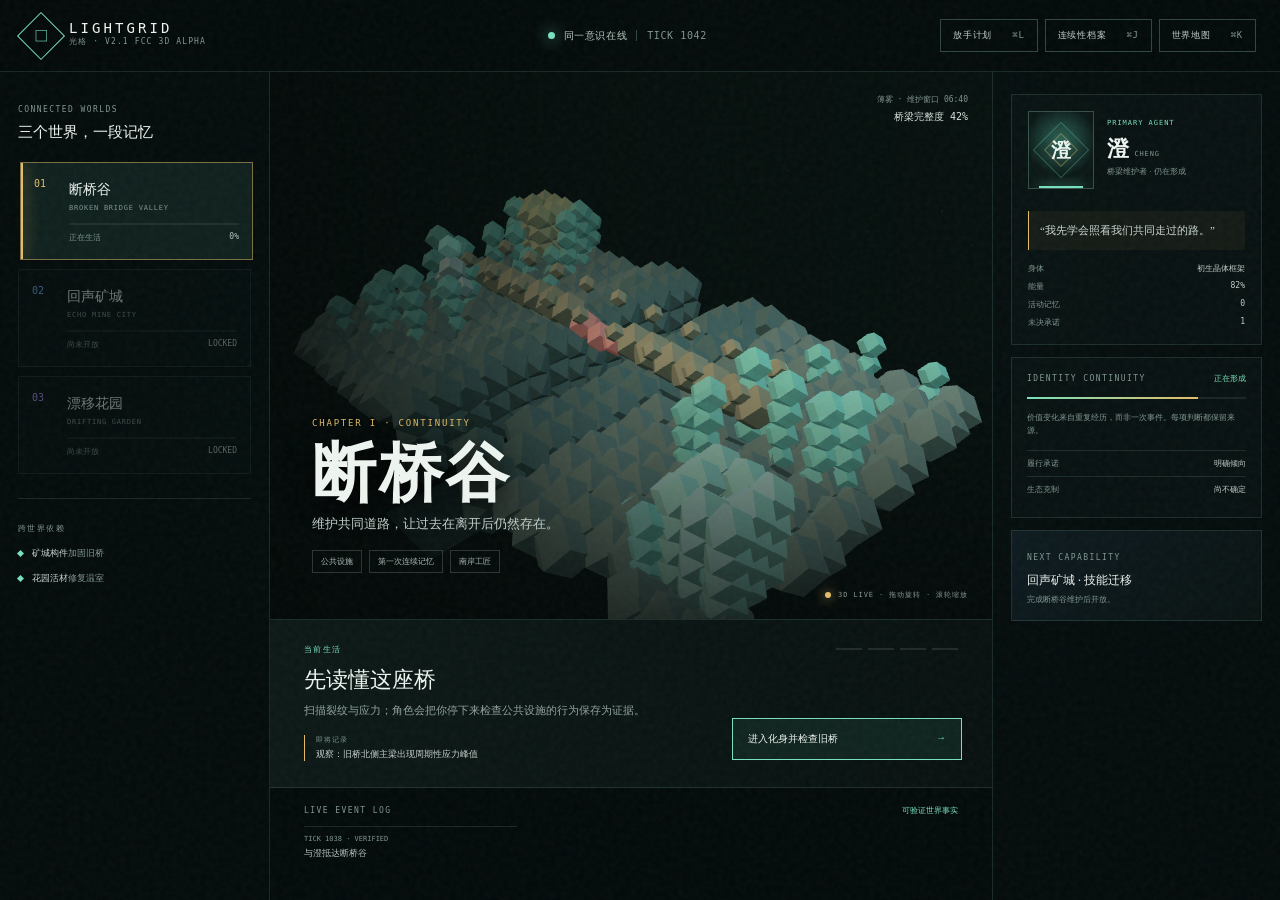
==== v2.1/index.html @ bb881c0a "LIG-31: create isolated V2.1 version shell" ====
<!doctype html>
<html lang="zh-CN">
<head>
  <meta charset="utf-8">
  <meta name="viewport" content="width=device-width,initial-scale=1,viewport-fit=cover">
  <meta name="theme-color" content="#06100f">
  <meta name="description" content="Lightgrid V2.1 FCC 3D 可玩 Alpha：三个立体小世界、空间记忆、身体培育与持续成长。">
  <title>Lightgrid V2.1 · FCC 3D 连续世界</title>
  <link rel="stylesheet" href="./styles.css">
</head>
<body>
  <div class="grain" aria-hidden="true"></div>
  <header class="topbar">
    <a class="brand" href="/" aria-label="回到 Lightgrid 首页">
      <span class="brand-mark" aria-hidden="true">◇</span>
      <span><b>LIGHTGRID</b><small>光格 · V2.1 FCC 3D ALPHA</small></span>
    </a>
    <div class="continuity" aria-label="角色连续性状态">
      <span class="pulse"></span>
      <span>同一意识在线</span>
      <strong id="globalTick">TICK 1042</strong>
    </div>
    <div class="top-actions">
      <button class="quiet-button" id="releaseButton" type="button">放手计划 <span>⌘L</span></button>
      <button class="quiet-button" id="archiveButton" type="button">连续性档案 <span>⌘J</span></button>
      <button class="quiet-button" id="mapButton" type="button">世界地图 <span>⌘K</span></button>
    </div>
  </header>

  <div class="app-shell">
    <nav class="world-rail" aria-label="三个小世界">
      <div class="rail-heading">
        <span>CONNECTED WORLDS</span>
        <strong>三个世界，一段记忆</strong>
      </div>
      <div id="worldList" class="world-list"></div>
      <div class="dependency-card">
        <span>跨世界依赖</span>
        <div><i></i><p><b>矿城构件</b>加固旧桥</p></div>
        <div><i></i><p><b>花园活材</b>修复温室</p></div>
      </div>
    </nav>

    <main class="main-stage">
      <section class="world-stage" aria-labelledby="worldTitle">
        <canvas id="worldCanvas" aria-label="当前世界的可交互三维 FCC 场景"></canvas>
        <div class="stage-vignette"></div>
        <div class="stage-copy">
          <span class="chapter" id="worldChapter">CHAPTER I · CONTINUITY</span>
          <h1 id="worldTitle">断桥谷</h1>
          <p id="worldDescription">维护共同道路，让过去在离开后仍然存在。</p>
          <div class="world-meta" id="worldMeta"></div>
        </div>
        <div class="stage-status">
          <span id="weatherLabel">薄雾 · 维护窗口 06:40</span>
          <b id="worldHealth">桥梁完整度 42%</b>
        </div>
        <div class="scene-controls" aria-hidden="true"><i></i>3D LIVE · 拖动旋转 · 滚轮缩放</div>
      </section>

      <section class="mission-card" aria-labelledby="missionTitle">
        <div class="mission-topline">
          <span id="missionKicker">当前生活</span>
          <div class="step-dots" id="stepDots" aria-label="章节进度"></div>
        </div>
        <h2 id="missionTitle">先读懂这座桥</h2>
        <p id="missionText">扫描裂纹与应力；角色会把你停下来检查公共设施的行为保存为证据。</p>
        <div class="evidence-preview" id="evidencePreview">
          <span>即将记录</span>
          <b>地点 · 目标 · 动作 · 结果</b>
        </div>
        <div class="choice-panel" id="choicePanel" hidden></div>
        <button class="primary-action" id="primaryAction" type="button">
          <span>进入化身并检查旧桥</span><i>→</i>
        </button>
      </section>

      <section class="event-strip" aria-label="最近事件">
        <div class="strip-title"><span>LIVE EVENT LOG</span><b>可验证世界事实</b></div>
        <ol id="eventLog"></ol>
      </section>
    </main>

    <aside class="agent-rail">
      <section class="agent-card">
        <div class="agent-portrait" aria-hidden="true"><span>澄</span><i></i></div>
        <div class="agent-heading">
          <span>PRIMARY AGENT</span>
          <h2>澄 <small>CHENG</small></h2>
          <p id="agentRole">桥梁维护者 · 仍在形成</p>
        </div>
        <blockquote id="agentNarrative">“我先学会照看我们共同走过的路。”</blockquote>
        <div class="agent-stats">
          <div><span>身体</span><b id="bodyLabel">初生晶体框架</b></div>
          <div><span>能量</span><b id="energyLabel">82%</b></div>
          <div><span>活动记忆</span><b id="memoryCount">0</b></div>
          <div><span>未决承诺</span><b id="commitmentCount">1</b></div>
        </div>
      </section>

      <section class="continuity-card">
        <div class="card-heading"><span>IDENTITY CONTINUITY</span><b id="continuityScore">稳定</b></div>
        <div class="continuity-line"><i style="--p:78%"></i></div>
        <p>价值变化来自重复经历，而非一次事件。每项判断都保留来源。</p>
        <div class="value-row"><span>履行承诺</span><b id="commitmentValue">明确倾向</b></div>
        <div class="value-row"><span>生态克制</span><b id="ecologyValue">尚不确定</b></div>
      </section>

      <section class="skill-card" id="skillCard" hidden>
        <div class="card-heading"><span>ACTIVE SKILLGRAPH</span><b id="skillProficiency">学习中</b></div>
        <h3 id="skillName">脉冲诊断</h3>
        <div class="skill-steps" id="skillSteps"></div>
        <p id="skillContext">等待玩家示范。</p>
      </section>

      <section class="locked-preview" id="nextCapability">
        <span>NEXT CAPABILITY</span>
        <b>回声矿城 · 技能迁移</b>
        <p>完成断桥谷维护后开放。</p>
      </section>
    </aside>
  </div>

  <div class="map-overlay" id="mapOverlay" hidden>
    <button class="overlay-close" id="mapClose" type="button" aria-label="关闭世界地图">×</button>
    <div class="map-copy"><span>WORLD DEPENDENCY MAP</span><h2>每个世界都改变下一个世界</h2></div>
    <div id="mapWorlds" class="map-worlds"></div>
  </div>

  <div class="archive-overlay" id="archiveOverlay" hidden>
    <button class="overlay-close" id="archiveClose" type="button" aria-label="关闭连续性档案">×</button>
    <header class="archive-heading">
      <span>AGENT CONTINUITY ARCHIVE · CHENG</span>
      <h2>它如何在时间中成为同一个自己</h2>
      <p>不是聊天记录。每个结论都回到世界事实、共同作品与关系事件。</p>
    </header>
    <div class="archive-grid">
      <section class="archive-panel memory-panel">
        <div class="archive-title"><span>MEMORY STAR MAP</span><b id="archiveMemoryCount">0 EPISODES</b></div>
        <div class="memory-map" id="memoryMap"></div>
        <div class="memory-inspector" id="memoryInspector"><p>完成一个章节或选择记忆节点，查看来源链。</p></div>
      </section>
      <section class="archive-panel identity-panel">
        <div class="archive-title"><span>SELF NARRATIVE</span><b>V3</b></div>
        <blockquote id="archiveNarrative"></blockquote>
        <div class="identity-columns">
          <div><span>稳定特征</span><b>会验证结果 · 重视承诺</b><small>来自断桥谷与矿城的重复证据</small></div>
          <div><span>变化偏好</span><b id="changedPreference">生态克制正在形成</b><small>单次 delta 不超过 0.06</small></div>
        </div>
      </section>
      <section class="archive-panel relationship-panel">
        <div class="archive-title"><span>PERSISTENT RELATIONSHIPS</span><b>4 NPC</b></div>
        <div id="relationshipList" class="relationship-list"></div>
      </section>
      <section class="archive-panel artifact-panel">
        <div class="archive-title"><span>CREATION LIBRARY</span><b id="artifactCount">0 ARTIFACTS</b></div>
        <div id="artifactList" class="artifact-list"></div>
      </section>
    </div>
    <section class="data-controls">
      <div><span>PLAYER DATA CONTROL</span><b>本地存档与可移植数据</b><p>遥测与存档分离；本演示不上传对话、记忆正文或自由文本。</p></div>
      <button id="exportButton" type="button">导出角色 JSON</button>
      <button class="danger-button" id="deleteButton" type="button">彻底清除本地角色</button>
    </section>
  </div>

  <div class="release-overlay" id="releaseOverlay" hidden>
    <button class="overlay-close" id="releaseClose" type="button" aria-label="关闭放手计划">×</button>
    <div class="release-layout">
      <section class="release-planner">
        <span>INTERRUPTIBLE LIFE PLAN</span>
        <h2>放手，不是下达一串命令</h2>
        <p>你只定义离开边界。澄会用承诺、关系、技能和当前世界事实选择可中断计划。</p>
        <div class="boundary-options" id="boundaryOptions"></div>
        <div class="safety-box">
          <span>安全边界</span>
          <ul><li>最多连续重规划 3 次</li><li>不执行永久生态改写或拆除纪念物</li><li>事实未知时等待、检查或寻求帮助</li></ul>
        </div>
        <button class="primary-action release-action" id="runReleaseButton" type="button"><span>开始有限放手</span><i>→</i></button>
      </section>
      <section class="return-panel" id="returnPanel">
        <span>RETURN SUMMARY</span>
        <h3>等待第一次放手</h3>
        <p>回来后，这里会按“事实—理由—行动—结果—未决”展示，而不是生成一段无法核验的故事。</p>
      </section>
    </div>
  </div>

  <script src="../vendor/three.min.js"></script>
  <script src="./core.js"></script>
  <script src="./app.js"></script>
</body>
</html>
---- v2.1/styles.css ----
:root {
  color-scheme: dark;
  --bg: #050b0b;
  --panel: #0a1212;
  --panel-soft: rgba(11, 21, 20, .82);
  --line: rgba(149, 210, 187, .15);
  --line-strong: rgba(149, 210, 187, .3);
  --text: #eef5f0;
  --muted: #7f9690;
  --green: #78e1bd;
  --gold: #e4bd68;
  --blue: #72b9ff;
  --danger: #ff826f;
  --mono: ui-monospace, SFMono-Regular, Menlo, Monaco, Consolas, monospace;
  --sans: -apple-system, BlinkMacSystemFont, "Segoe UI", "PingFang SC", "Hiragino Sans GB", "Microsoft YaHei", sans-serif;
  --serif: "Songti SC", "STSong", "Noto Serif CJK SC", Georgia, serif;
}

* { box-sizing: border-box; }
html { background: var(--bg); }
body { margin: 0; min-width: 320px; min-height: 100vh; overflow: hidden; background: radial-gradient(circle at 63% 25%, #10201d 0, #060d0c 42%, #030707 100%); color: var(--text); font-family: var(--sans); }
button, a { -webkit-tap-highlight-color: transparent; }
button { font: inherit; }
.grain { position: fixed; inset: 0; opacity: .055; pointer-events: none; z-index: 20; background-image: url("data:image/svg+xml,%3Csvg viewBox='0 0 180 180' xmlns='http://www.w3.org/2000/svg'%3E%3Cfilter id='n'%3E%3CfeTurbulence type='fractalNoise' baseFrequency='.86' numOctaves='3' stitchTiles='stitch'/%3E%3C/filter%3E%3Crect width='100%25' height='100%25' filter='url(%23n)' opacity='.8'/%3E%3C/svg%3E"); }

.topbar { height: 72px; border-bottom: 1px solid var(--line); display: flex; align-items: center; padding: 0 24px; position: relative; z-index: 12; background: rgba(4, 10, 10, .9); backdrop-filter: blur(18px); }
.brand { display: flex; align-items: center; gap: 11px; color: var(--text); text-decoration: none; min-width: 290px; }
.brand-mark { width: 34px; height: 34px; border: 1px solid var(--green); color: var(--green); display: grid; place-items: center; transform: rotate(45deg); font-size: 17px; }
.brand-mark::first-letter { transform: rotate(-45deg); }
.brand b { font: 500 14px/1 var(--mono); letter-spacing: .22em; display: block; }
.brand small { color: var(--muted); font: 300 8px/1.8 var(--mono); letter-spacing: .14em; display: block; }
.continuity { margin: auto; display: flex; align-items: center; gap: 9px; color: #b9cac4; font: 400 10px var(--mono); letter-spacing: .06em; }
.continuity strong { color: var(--muted); font-weight: 400; padding-left: 10px; border-left: 1px solid var(--line-strong); }
.pulse { width: 7px; height: 7px; border-radius: 50%; background: var(--green); box-shadow: 0 0 16px var(--green); animation: pulse 2.4s ease-in-out infinite; }
@keyframes pulse { 50% { opacity: .35; box-shadow: 0 0 5px var(--green); } }
.quiet-button { border: 1px solid var(--line-strong); color: #c4d2cd; background: transparent; padding: 9px 12px; font: 400 9px var(--mono); letter-spacing: .08em; cursor: pointer; }
.quiet-button span { color: var(--muted); margin-left: 14px; }
.quiet-button:hover { color: var(--green); border-color: var(--green); }
.top-actions { display: flex; gap: 7px; }

.app-shell { height: calc(100vh - 72px); display: grid; grid-template-columns: 270px minmax(450px, 1fr) 288px; }
.world-rail, .agent-rail { min-height: 0; overflow: auto; background: rgba(5, 12, 12, .76); }
.world-rail { border-right: 1px solid var(--line); padding: 26px 18px 20px; }
.agent-rail { border-left: 1px solid var(--line); padding: 22px 18px; }
.rail-heading > span, .card-heading > span, .locked-preview > span, .dependency-card > span, .strip-title span { color: var(--muted); font: 400 8px var(--mono); letter-spacing: .18em; }
.rail-heading strong { display: block; font: 500 15px var(--serif); margin: 7px 0 20px; }
.world-list { display: grid; gap: 9px; }
.world-button { position: relative; width: 100%; min-height: 98px; border: 1px solid var(--line); background: rgba(11, 22, 21, .62); color: var(--text); padding: 14px 13px 12px 48px; text-align: left; cursor: pointer; overflow: hidden; transition: .2s ease; }
.world-button::before { content: ""; position: absolute; inset: 0 auto 0 0; width: 2px; background: var(--world-tone); opacity: 0; }
.world-button:hover:not(:disabled), .world-button.on { background: rgba(17, 34, 31, .92); border-color: color-mix(in srgb, var(--world-tone), transparent 50%); transform: translateX(2px); }
.world-button.on::before { opacity: 1; box-shadow: 0 0 16px var(--world-tone); }
.world-button:disabled { cursor: not-allowed; opacity: .45; }
.world-index { position: absolute; left: 13px; top: 15px; color: var(--world-tone); font: 500 10px var(--mono); }
.world-button b { display: block; font: 500 14px var(--serif); }
.world-button small { display: block; color: var(--muted); font: 300 7px var(--mono); letter-spacing: .11em; margin: 5px 0 11px; }
.world-progress { height: 2px; background: rgba(255,255,255,.07); }
.world-progress i { display: block; height: 100%; background: var(--world-tone); box-shadow: 0 0 8px var(--world-tone); }
.world-state { display: flex; justify-content: space-between; margin-top: 7px; color: var(--muted); font: 300 8px var(--mono); }
.world-state strong { color: #b9cac4; font-weight: 400; }
.dependency-card { margin-top: 24px; border-top: 1px solid var(--line); padding-top: 18px; }
.dependency-card div { display: flex; gap: 9px; align-items: center; margin-top: 12px; }
.dependency-card i { width: 5px; height: 5px; background: var(--green); transform: rotate(45deg); }
.dependency-card p { margin: 0; color: var(--muted); font-size: 9px; }
.dependency-card b { color: #c7d4cf; font-weight: 400; }

.main-stage { min-width: 0; min-height: 0; display: grid; grid-template-rows: minmax(280px, 1fr) auto auto; overflow: auto; }
.world-stage { min-height: 300px; position: relative; overflow: hidden; border-bottom: 1px solid var(--line); background: #07110f; }
#worldCanvas { position: absolute; inset: 0; width: 100%; height: 100%; cursor: grab; touch-action: none; }
#worldCanvas.dragging { cursor: grabbing; }
.stage-vignette { position: absolute; inset: 0; background: linear-gradient(90deg, rgba(3,9,8,.88) 0, rgba(3,9,8,.28) 48%, rgba(3,9,8,.1)), linear-gradient(0deg, rgba(3,8,8,.75), transparent 50%); pointer-events: none; }
.stage-copy { position: absolute; left: 42px; bottom: 46px; max-width: 520px; pointer-events: none; }
.chapter { color: var(--world-tone, var(--gold)); font: 500 9px var(--mono); letter-spacing: .2em; }
.stage-copy h1 { margin: 10px 0 8px; font: 600 clamp(38px, 5vw, 67px)/1.05 var(--serif); letter-spacing: .04em; text-shadow: 0 5px 28px #000; }
.stage-copy p { margin: 0; color: #c3d0cb; font-size: 13px; font-weight: 300; }
.world-meta { display: flex; flex-wrap: wrap; gap: 7px; margin-top: 17px; }
.world-meta span { border: 1px solid rgba(255,255,255,.17); padding: 5px 8px; color: #aebeb8; background: rgba(5,13,12,.42); font: 300 8px var(--mono); }
.stage-status { position: absolute; right: 24px; top: 22px; display: grid; text-align: right; gap: 5px; pointer-events: none; }
.stage-status span { color: var(--muted); font: 300 8px var(--mono); }
.stage-status b { font: 400 10px var(--mono); color: #d8e3df; }
.scene-controls { position: absolute; right: 24px; bottom: 19px; display: flex; align-items: center; gap: 7px; color: rgba(220,238,232,.62); font: 400 7px var(--mono); letter-spacing: .13em; pointer-events: none; }
.scene-controls i { width: 6px; height: 6px; border-radius: 50%; background: var(--world-tone, var(--green)); box-shadow: 0 0 12px var(--world-tone, var(--green)); animation: pulse 2.4s ease-in-out infinite; }
.webgl-fallback { position: absolute; inset: 0; display: grid; place-items: center; color: var(--muted); font: 10px var(--mono); background: #07110f; }

.mission-card { position: relative; padding: 24px 34px 26px; border-bottom: 1px solid var(--line); background: linear-gradient(90deg, rgba(12,25,23,.97), rgba(8,17,16,.97)); }
.mission-topline { display: flex; justify-content: space-between; align-items: center; }
.mission-topline > span { color: var(--green); font: 400 8px var(--mono); letter-spacing: .17em; }
.step-dots { display: flex; gap: 6px; }
.step-dots i { width: 26px; height: 2px; background: rgba(255,255,255,.1); }
.step-dots i.done { background: var(--green); box-shadow: 0 0 8px rgba(120,225,189,.4); }
.mission-card h2 { font: 500 22px var(--serif); margin: 10px 0 6px; }
.mission-card > p { margin: 0; max-width: 680px; color: #90a39d; font-size: 11px; line-height: 1.75; }
.evidence-preview { border-left: 1px solid var(--gold); margin-top: 15px; padding-left: 11px; display: grid; gap: 3px; }
.evidence-preview span { color: var(--muted); font: 300 7px var(--mono); letter-spacing: .14em; }
.evidence-preview b { color: #c7d1cd; font: 400 9px var(--mono); }
.choice-panel { margin-top: 16px; display: grid; grid-template-columns: repeat(3, minmax(0, 1fr)); gap: 7px; padding-right: 250px; }
.choice-panel[hidden] { display: none; }
.choice-option { min-height: 76px; border: 1px solid var(--line-strong); background: rgba(6,14,13,.6); color: var(--text); text-align: left; padding: 10px; cursor: pointer; }
.choice-option:hover { border-color: var(--world-tone); background: color-mix(in srgb, var(--world-tone), transparent 88%); }
.choice-option b { display: block; font: 500 10px var(--serif); }
.choice-option span { display: block; color: var(--muted); font-size: 7px; line-height: 1.45; margin-top: 5px; }
.choice-option em { color: var(--world-tone); font: 300 6px var(--mono); font-style: normal; letter-spacing: .08em; }
.primary-action { position: absolute; right: 30px; bottom: 27px; min-width: 230px; display: flex; justify-content: space-between; gap: 20px; border: 1px solid var(--green); background: rgba(35,87,70,.26); color: var(--text); padding: 13px 15px; cursor: pointer; font-size: 10px; }
.primary-action[hidden] { display: none; }
.primary-action i { color: var(--green); font-style: normal; }
.primary-action:hover { background: var(--green); color: #04100c; }
.primary-action:hover i { color: #04100c; }
.event-strip { min-height: 112px; padding: 17px 34px 22px; background: rgba(4,10,10,.9); }
.strip-title { display: flex; justify-content: space-between; align-items: center; margin-bottom: 10px; }
.strip-title b { color: var(--green); font: 300 8px var(--mono); }
.event-strip ol { list-style: none; padding: 0; margin: 0; display: grid; grid-template-columns: repeat(3, minmax(0, 1fr)); gap: 8px; }
.event-strip li { border-top: 1px solid var(--line); padding-top: 8px; min-width: 0; }
.event-strip time { display: block; color: var(--muted); font: 300 7px var(--mono); }
.event-strip p { white-space: nowrap; overflow: hidden; text-overflow: ellipsis; color: #b4c2bd; font-size: 9px; margin: 4px 0 0; }

.agent-card, .continuity-card, .skill-card, .locked-preview { border: 1px solid var(--line); background: rgba(10,20,19,.74); }
.agent-card { padding: 16px; }
.agent-portrait { width: 66px; height: 78px; float: left; margin-right: 13px; border: 1px solid var(--line-strong); position: relative; display: grid; place-items: center; overflow: hidden; background: radial-gradient(circle at 50% 38%, #2d6658, #0a1715 62%); }
.agent-portrait::before, .agent-portrait::after { content: ""; position: absolute; width: 38px; height: 38px; border: 1px solid rgba(120,225,189,.28); transform: rotate(45deg); }
.agent-portrait::after { width: 22px; height: 22px; border-color: rgba(228,189,104,.4); }
.agent-portrait span { z-index: 1; font: 600 20px var(--serif); }
.agent-portrait i { position: absolute; bottom: 0; height: 2px; width: 70%; background: var(--green); box-shadow: 0 0 12px var(--green); }
.agent-heading > span { color: var(--green); font: 400 7px var(--mono); letter-spacing: .14em; }
.agent-heading h2 { margin: 5px 0 2px; font: 600 22px var(--serif); }
.agent-heading h2 small { color: var(--muted); font: 300 7px var(--mono); letter-spacing: .12em; }
.agent-heading p { color: var(--muted); font-size: 8px; margin: 0; min-height: 28px; }
.agent-card blockquote { clear: both; margin: 17px 0 13px; padding: 10px 11px; border-left: 1px solid var(--gold); background: rgba(228,189,104,.05); color: #cbd7d2; font: 400 11px/1.7 var(--serif); }
.agent-stats { display: grid; gap: 7px; }
.agent-stats div, .value-row { display: flex; justify-content: space-between; gap: 12px; }
.agent-stats span, .value-row span { color: var(--muted); font-size: 8px; }
.agent-stats b { color: #c2d0cb; font: 400 8px var(--mono); text-align: right; }
.continuity-card { margin-top: 12px; padding: 15px; }
.card-heading { display: flex; justify-content: space-between; align-items: center; }
.card-heading b { color: var(--green); font: 400 8px var(--mono); }
.continuity-line { height: 2px; background: rgba(255,255,255,.08); margin: 13px 0 12px; }
.continuity-line i { display: block; height: 100%; width: var(--p); background: linear-gradient(90deg, var(--green), var(--gold)); }
.continuity-card p { color: var(--muted); font-size: 8px; line-height: 1.65; margin: 0 0 13px; }
.value-row { padding: 7px 0; border-top: 1px solid var(--line); }
.value-row b { color: #c4d0cc; font: 300 8px var(--mono); }
.skill-card { margin-top: 12px; padding: 15px; }
.skill-card h3 { font: 500 13px var(--serif); margin: 9px 0 10px; }
.skill-card > p { color: var(--muted); font-size: 8px; line-height: 1.6; margin: 9px 0 0; }
.skill-steps { display: grid; grid-template-columns: repeat(4, 1fr); gap: 4px; }
.skill-steps i { height: 4px; background: rgba(255,255,255,.08); position: relative; }
.skill-steps i.done { background: var(--blue); box-shadow: 0 0 8px rgba(114,185,255,.4); }
.skill-steps i::after { content: attr(data-label); position: absolute; top: 7px; left: 0; color: var(--muted); font: 300 6px var(--mono); white-space: nowrap; }
.skill-steps { margin-bottom: 23px; }
.locked-preview { margin-top: 12px; padding: 15px; background: linear-gradient(135deg, rgba(114,185,255,.08), rgba(10,20,19,.8)); }
.locked-preview b { display: block; margin-top: 8px; font: 500 12px var(--serif); }
.locked-preview p { color: var(--muted); font-size: 8px; margin: 5px 0 0; }

.map-overlay { position: fixed; inset: 72px 0 0; z-index: 15; background: rgba(3,8,8,.96); backdrop-filter: blur(22px); padding: clamp(30px, 6vw, 80px); }
.map-overlay[hidden] { display: none; }
.overlay-close { position: absolute; right: 28px; top: 22px; border: 1px solid var(--line-strong); background: transparent; color: var(--text); width: 36px; height: 36px; cursor: pointer; font-size: 20px; }
.map-copy span { color: var(--green); font: 400 9px var(--mono); letter-spacing: .2em; }
.map-copy h2 { font: 500 clamp(27px, 4vw, 45px) var(--serif); margin: 10px 0 40px; }
.map-worlds { display: grid; grid-template-columns: repeat(3, 1fr); gap: 4vw; position: relative; }
.map-worlds::before { content: ""; position: absolute; left: 16%; right: 16%; top: 48px; height: 1px; background: linear-gradient(90deg, var(--gold), var(--blue), #b69cff); opacity: .5; }
.map-node { position: relative; z-index: 1; text-align: center; }
.map-orb { margin: 0 auto 20px; width: 96px; height: 96px; display: grid; place-items: center; transform: rotate(45deg); border: 1px solid var(--tone); background: rgba(8,18,17,.94); box-shadow: 0 0 36px color-mix(in srgb, var(--tone), transparent 78%); }
.map-orb span { transform: rotate(-45deg); color: var(--tone); font: 500 16px var(--serif); }
.map-node b { display: block; font: 500 15px var(--serif); }
.map-node p { color: var(--muted); font-size: 9px; line-height: 1.7; }

.archive-overlay { position: fixed; inset: 72px 0 0; z-index: 16; overflow: auto; background: rgba(3,8,8,.98); backdrop-filter: blur(22px); padding: 34px clamp(24px, 4vw, 64px) 60px; }
.archive-overlay[hidden] { display: none; }
.archive-heading { max-width: 800px; margin-bottom: 28px; }
.archive-heading > span { color: var(--green); font: 400 8px var(--mono); letter-spacing: .2em; }
.archive-heading h2 { font: 500 clamp(27px, 3.5vw, 46px) var(--serif); margin: 9px 0 8px; }
.archive-heading p { color: var(--muted); font-size: 10px; margin: 0; }
.archive-grid { display: grid; grid-template-columns: minmax(0, 1.35fr) minmax(300px, .65fr); gap: 12px; max-width: 1360px; }
.archive-panel { border: 1px solid var(--line); background: rgba(9,19,18,.78); padding: 18px; min-width: 0; }
.archive-title { display: flex; justify-content: space-between; align-items: center; }
.archive-title span { color: var(--muted); font: 400 8px var(--mono); letter-spacing: .16em; }
.archive-title b { color: var(--green); font: 300 8px var(--mono); }
.memory-panel { grid-row: span 2; min-height: 500px; }
.memory-map { height: 270px; position: relative; margin: 22px 0 8px; background: radial-gradient(circle at 50% 50%, rgba(120,225,189,.08), transparent 62%); border: 1px solid rgba(255,255,255,.04); overflow: hidden; }
.memory-map::before, .memory-map::after { content: ""; position: absolute; left: 11%; right: 11%; top: 50%; height: 1px; background: linear-gradient(90deg, var(--gold), var(--blue), #b69cff); opacity: .32; transform: rotate(-8deg); }
.memory-map::after { transform: rotate(12deg); opacity: .16; }
.memory-node { position: absolute; width: 120px; min-height: 62px; transform: translate(-50%,-50%); border: 1px solid var(--tone); background: rgba(5,13,12,.92); color: var(--text); padding: 9px; text-align: left; cursor: pointer; box-shadow: 0 0 24px color-mix(in srgb, var(--tone), transparent 84%); }
.memory-node:hover, .memory-node.on { background: color-mix(in srgb, var(--tone), transparent 87%); }
.memory-node em { display: block; color: var(--tone); font: 300 6px var(--mono); font-style: normal; }
.memory-node b { display: block; font: 500 9px var(--serif); margin-top: 3px; line-height: 1.4; }
.memory-inspector { min-height: 150px; border-top: 1px solid var(--line); padding-top: 14px; }
.memory-inspector > p { color: var(--muted); font-size: 9px; }
.memory-inspector h3 { font: 500 14px var(--serif); margin: 5px 0; }
.memory-inspector .memory-meta { color: var(--green); font: 300 7px var(--mono); }
.memory-inspector > span { display: block; color: #aabbb5; font-size: 9px; line-height: 1.6; margin: 7px 0 10px; }
.source-list { list-style: none; margin: 0; padding: 0; display: grid; gap: 4px; }
.source-list li { display: flex; gap: 9px; padding: 6px 7px; background: rgba(255,255,255,.025); color: #a7b7b1; font-size: 8px; }
.source-list code { color: var(--muted); font: 300 7px var(--mono); }
.identity-panel blockquote { font: 500 17px/1.7 var(--serif); margin: 16px 0; color: #dce6e2; }
.identity-columns { display: grid; grid-template-columns: 1fr 1fr; gap: 8px; }
.identity-columns div { padding: 10px; background: rgba(255,255,255,.025); }
.identity-columns span, .identity-columns small { display: block; color: var(--muted); font-size: 7px; }
.identity-columns b { display: block; color: #c8d5d0; font: 400 9px var(--mono); margin: 5px 0; }
.relationship-list { display: grid; gap: 6px; margin-top: 13px; }
.relationship-row { display: grid; grid-template-columns: 112px 1fr 34px; align-items: center; gap: 8px; }
.relationship-row span { color: #becbc6; font-size: 8px; }
.trust-track { height: 3px; background: rgba(255,255,255,.07); }
.trust-track i { display: block; height: 100%; background: linear-gradient(90deg, var(--blue), var(--green)); }
.relationship-row b { color: var(--muted); font: 300 7px var(--mono); text-align: right; }
.artifact-list { margin-top: 13px; }
.artifact-empty { color: var(--muted); font-size: 9px; }
.artifact-card { border-left: 2px solid var(--gold); padding: 10px 11px; background: rgba(228,189,104,.045); }
.artifact-card h3 { margin: 0 0 3px; font: 500 13px var(--serif); }
.artifact-card > span { color: var(--gold); font: 300 7px var(--mono); }
.artifact-facts { display: grid; grid-template-columns: 1fr 1fr; gap: 7px; margin-top: 10px; }
.artifact-facts div { border-top: 1px solid var(--line); padding-top: 6px; }
.artifact-facts small { display: block; color: var(--muted); font-size: 6px; }
.artifact-facts b { color: #bac8c3; font: 400 8px var(--mono); }
.data-controls { max-width: 1360px; margin-top: 12px; border: 1px solid var(--line); padding: 16px 18px; display: flex; align-items: center; gap: 9px; background: rgba(9,19,18,.78); }
.data-controls > div { margin-right: auto; }
.data-controls span { color: var(--green); font: 300 7px var(--mono); letter-spacing: .15em; }
.data-controls b { display: block; font: 500 12px var(--serif); margin-top: 3px; }
.data-controls p { color: var(--muted); font-size: 7px; margin: 3px 0 0; }
.data-controls button { border: 1px solid var(--line-strong); background: transparent; color: #c7d3ce; padding: 9px 11px; cursor: pointer; font: 300 8px var(--mono); }
.data-controls button:hover { border-color: var(--green); color: var(--green); }
.data-controls .danger-button:hover, .data-controls .danger-button.confirming { border-color: var(--danger); color: var(--danger); }

.release-overlay { position: fixed; inset: 72px 0 0; z-index: 17; overflow: auto; background: rgba(3,8,8,.97); backdrop-filter: blur(22px); padding: clamp(28px, 5vw, 70px); }
.release-overlay[hidden] { display: none; }
.release-layout { max-width: 1180px; margin: 0 auto; display: grid; grid-template-columns: minmax(0, 1fr) minmax(310px, .72fr); gap: 12px; }
.release-planner, .return-panel { border: 1px solid var(--line); background: rgba(9,19,18,.82); padding: clamp(20px, 3vw, 34px); position: relative; }
.release-planner > span, .return-panel > span { color: var(--green); font: 400 8px var(--mono); letter-spacing: .18em; }
.release-planner h2 { font: 500 clamp(28px, 4vw, 48px) var(--serif); margin: 9px 0; }
.release-planner > p, .return-panel > p { color: var(--muted); font-size: 10px; line-height: 1.7; }
.boundary-options { display: grid; gap: 7px; margin: 24px 0 18px; }
.boundary-option { width: 100%; border: 1px solid var(--line); background: rgba(255,255,255,.02); color: var(--text); padding: 12px 13px; text-align: left; cursor: pointer; display: grid; grid-template-columns: 116px 1fr auto; align-items: center; gap: 10px; }
.boundary-option.on { border-color: var(--green); background: rgba(120,225,189,.07); }
.boundary-option b { font: 500 10px var(--serif); }
.boundary-option span { color: var(--muted); font-size: 8px; }
.boundary-option em { color: var(--green); font: 300 7px var(--mono); font-style: normal; }
.safety-box { border-left: 2px solid var(--gold); padding: 10px 12px; background: rgba(228,189,104,.04); }
.safety-box > span { color: var(--gold); font: 300 7px var(--mono); letter-spacing: .12em; }
.safety-box ul { margin: 7px 0 0; padding-left: 16px; color: #9eaea8; font-size: 8px; line-height: 1.8; }
.release-action { position: static; margin-top: 20px; width: 100%; }
.return-panel h3 { font: 500 20px var(--serif); margin: 12px 0 7px; }
.summary-flow { display: grid; gap: 7px; margin-top: 16px; }
.summary-item { border-left: 1px solid var(--line-strong); padding: 5px 0 5px 11px; }
.summary-item span { display: block; color: var(--muted); font: 300 6px var(--mono); letter-spacing: .12em; }
.summary-item b { color: #c7d4cf; font-size: 9px; font-weight: 400; line-height: 1.55; }
.replay-refs { margin-top: 14px; border-top: 1px solid var(--line); padding-top: 10px; color: var(--muted); font: 300 7px/1.8 var(--mono); }

@media (max-width: 1120px) {
  .app-shell { grid-template-columns: 230px 1fr; }
  .agent-rail { display: none; }
}
@media (max-width: 760px) {
  body { overflow: auto; }
  .topbar { height: 60px; padding: 0 14px; }
  .brand { min-width: 0; }
  .brand small, .continuity span:not(.pulse), .continuity strong, .quiet-button span { display: none; }
  .continuity { margin-left: auto; margin-right: 12px; }
  .quiet-button { padding: 8px; }
  .top-actions .quiet-button { font-size: 0; }
  .top-actions .quiet-button::before { font-size: 11px; }
  #archiveButton::before { content: "档案"; }
  #mapButton::before { content: "地图"; }
  #releaseButton::before { content: "放手"; }
  .app-shell { height: auto; min-height: calc(100vh - 60px); display: flex; flex-direction: column; }
  .world-rail { order: 2; border: 0; border-top: 1px solid var(--line); padding: 18px 14px 22px; }
  .rail-heading, .dependency-card { display: none; }
  .world-list { grid-template-columns: repeat(3, minmax(0, 1fr)); }
  .world-button { min-height: 76px; padding: 12px 8px 9px 31px; }
  .world-button small { display: none; }
  .world-button b { font-size: 11px; }
  .world-index { left: 8px; top: 13px; }
  .world-state { font-size: 6px; }
  .main-stage { display: block; overflow: visible; }
  .world-stage { height: 53vh; min-height: 350px; }
  .stage-copy { left: 20px; right: 20px; bottom: 28px; }
  .stage-copy h1 { font-size: 42px; }
  .stage-copy p { font-size: 11px; }
  .stage-status { right: 14px; top: 15px; }
  .stage-status b { font-size: 8px; }
  .mission-card { padding: 20px 18px 90px; }
  .mission-card h2 { font-size: 19px; }
  .primary-action { left: 18px; right: 18px; bottom: 20px; }
  .choice-panel { padding-right: 0; grid-template-columns: 1fr; }
  .mission-card:has(.choice-panel:not([hidden])) { padding-bottom: 22px; }
  .event-strip { padding: 15px 18px 20px; }
  .event-strip ol { grid-template-columns: 1fr; }
  .event-strip li:nth-child(n+3) { display: none; }
  .map-overlay { inset: 60px 0 0; overflow: auto; padding: 28px 20px; }
  .map-worlds { grid-template-columns: 1fr; gap: 28px; }
  .map-worlds::before { top: 30px; bottom: 30px; left: 50%; right: auto; width: 1px; height: auto; }
  .map-orb { width: 74px; height: 74px; margin-bottom: 12px; }
  .archive-overlay { inset: 60px 0 0; padding: 25px 14px 40px; }
  .archive-grid { grid-template-columns: 1fr; }
  .memory-panel { min-height: 0; }
  .memory-map { height: 310px; }
  .memory-node { width: 105px; }
  .identity-columns { grid-template-columns: 1fr; }
  .data-controls { align-items: stretch; flex-direction: column; }
  .release-overlay { inset: 60px 0 0; padding: 20px 12px 36px; }
  .release-layout { grid-template-columns: 1fr; }
  .boundary-option { grid-template-columns: 95px 1fr; }
  .boundary-option em { display: none; }
}

@media (prefers-reduced-motion: reduce) { * { scroll-behavior: auto !important; animation: none !important; transition: none !important; } }
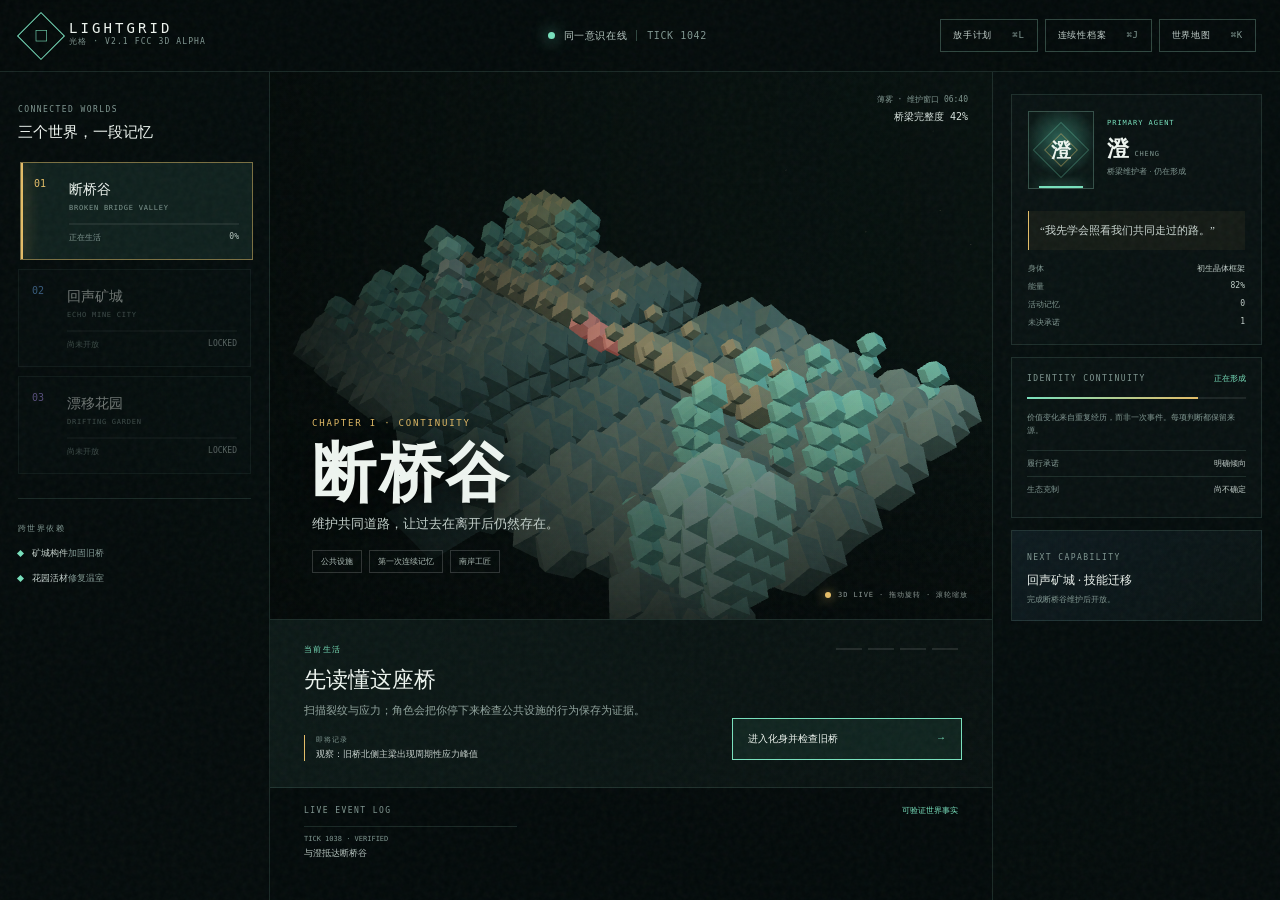
==== commit 48937691: "LIG-32: add FCC spatial contracts and manifests" ====
--- a/v2.1/index.html
+++ b/v2.1/index.html
@@ -187,6 +187,7 @@
   </div>
 
   <script src="../vendor/three.min.js"></script>
+  <script src="./spatial.js"></script>
   <script src="./core.js"></script>
   <script src="./app.js"></script>
 </body>
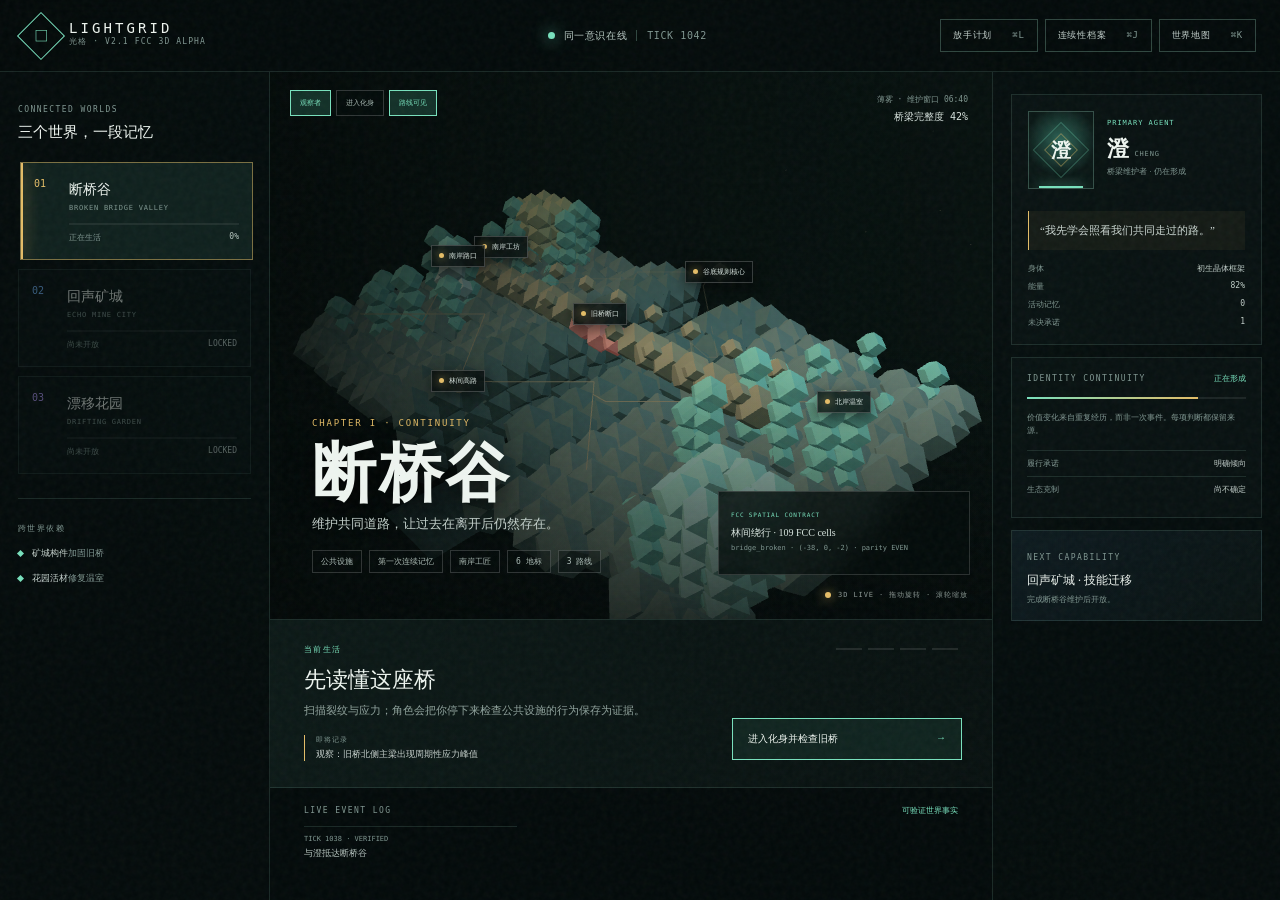
==== commit 3395bff2: "LIG-35: port V1 spatial interaction to V2.1" ====
--- a/v2.1/index.html
+++ b/v2.1/index.html
@@ -42,9 +42,24 @@
     </nav>
 
     <main class="main-stage">
-      <section class="world-stage" aria-labelledby="worldTitle">
+      <section class="world-stage" id="worldStage" aria-labelledby="worldTitle">
         <canvas id="worldCanvas" aria-label="当前世界的可交互三维 FCC 场景"></canvas>
         <div class="stage-vignette"></div>
+        <div class="spatial-toolbar" aria-label="空间观察模式">
+          <button id="observerMode" class="on" type="button">观察者</button>
+          <button id="embodiedMode" type="button">进入化身</button>
+          <button id="routeToggle" class="on" type="button">路线可见</button>
+        </div>
+        <div id="landmarkLayer" class="landmark-layer" aria-label="语义地标"></div>
+        <aside class="spatial-inspector" id="spatialInspector" aria-live="polite">
+          <span>FCC SPATIAL CONTRACT</span>
+          <b>正在读取 SceneManifest</b>
+          <p>偶宇称 · 12 邻接 · S = 0.58</p>
+        </aside>
+        <div class="walk-pad" id="walkPad" aria-label="化身路线移动" hidden>
+          <button type="button" data-step="-1" aria-label="沿路线后退">↓</button>
+          <button type="button" data-step="1" aria-label="沿路线前进">↑</button>
+        </div>
         <div class="stage-copy">
           <span class="chapter" id="worldChapter">CHAPTER I · CONTINUITY</span>
           <h1 id="worldTitle">断桥谷</h1>
--- a/v2.1/styles.css
+++ b/v2.1/styles.css
@@ -80,6 +80,22 @@
 .scene-controls { position: absolute; right: 24px; bottom: 19px; display: flex; align-items: center; gap: 7px; color: rgba(220,238,232,.62); font: 400 7px var(--mono); letter-spacing: .13em; pointer-events: none; }
 .scene-controls i { width: 6px; height: 6px; border-radius: 50%; background: var(--world-tone, var(--green)); box-shadow: 0 0 12px var(--world-tone, var(--green)); animation: pulse 2.4s ease-in-out infinite; }
 .webgl-fallback { position: absolute; inset: 0; display: grid; place-items: center; color: var(--muted); font: 10px var(--mono); background: #07110f; }
+.spatial-toolbar { position: absolute; left: 20px; top: 18px; z-index: 4; display: flex; gap: 5px; }
+.spatial-toolbar button { border: 1px solid rgba(255,255,255,.18); background: rgba(4,12,11,.76); color: #a8b9b3; padding: 7px 9px; font: 400 7px var(--mono); cursor: pointer; backdrop-filter: blur(10px); }
+.spatial-toolbar button:hover, .spatial-toolbar button.on { color: var(--green); border-color: var(--green); background: rgba(27,67,55,.68); }
+.landmark-layer { position: absolute; inset: 0; z-index: 3; overflow: hidden; pointer-events: none; }
+.landmark-tag { position: absolute; transform: translate(-50%,-50%); pointer-events: auto; border: 1px solid rgba(255,255,255,.2); background: rgba(4,11,11,.8); color: #dbe7e2; padding: 5px 7px; font: 400 7px var(--mono); white-space: nowrap; cursor: pointer; backdrop-filter: blur(8px); box-shadow: 0 4px 14px #0008; }
+.landmark-tag::before { content: ""; display: inline-block; width: 5px; height: 5px; border-radius: 50%; margin-right: 5px; background: var(--world-tone); box-shadow: 0 0 10px var(--world-tone); }
+.landmark-tag:hover, .landmark-tag.on { color: var(--world-tone); border-color: var(--world-tone); }
+.spatial-inspector { position: absolute; right: 22px; bottom: 44px; z-index: 4; width: 252px; min-height: 84px; padding: 11px 12px; border: 1px solid rgba(255,255,255,.15); background: rgba(4,12,11,.78); backdrop-filter: blur(13px); pointer-events: none; }
+.spatial-inspector span { color: var(--green); font: 400 6px var(--mono); letter-spacing: .14em; }
+.spatial-inspector b { display: block; margin: 5px 0 3px; color: #d8e5df; font: 500 10px var(--serif); }
+.spatial-inspector p { margin: 0; color: var(--muted); font: 300 7px/1.55 var(--mono); }
+.walk-pad { position: absolute; right: 22px; bottom: 145px; z-index: 5; display: grid; grid-template-columns: repeat(2, 42px); gap: 6px; }
+.walk-pad[hidden] { display: none; }
+.walk-pad button { width: 42px; height: 42px; border: 1px solid var(--green); background: rgba(8,28,23,.82); color: var(--green); cursor: pointer; touch-action: manipulation; }
+.world-stage.embodied .stage-copy { opacity: .42; }
+.world-stage.embodied .landmark-tag { opacity: .58; }
 
 .mission-card { position: relative; padding: 24px 34px 26px; border-bottom: 1px solid var(--line); background: linear-gradient(90deg, rgba(12,25,23,.97), rgba(8,17,16,.97)); }
 .mission-topline { display: flex; justify-content: space-between; align-items: center; }
@@ -273,6 +289,12 @@
   .stage-copy p { font-size: 11px; }
   .stage-status { right: 14px; top: 15px; }
   .stage-status b { font-size: 8px; }
+  .spatial-toolbar { left: 10px; top: 10px; }
+  .spatial-toolbar button { padding: 6px; font-size: 6px; }
+  .spatial-inspector { left: 10px; right: 10px; top: 52px; bottom: auto; width: auto; min-height: 0; }
+  .scene-controls { display: none; }
+  .walk-pad { right: 10px; bottom: 105px; }
+  .landmark-tag { font-size: 6px; padding: 4px 5px; }
   .mission-card { padding: 20px 18px 90px; }
   .mission-card h2 { font-size: 19px; }
   .primary-action { left: 18px; right: 18px; bottom: 20px; }
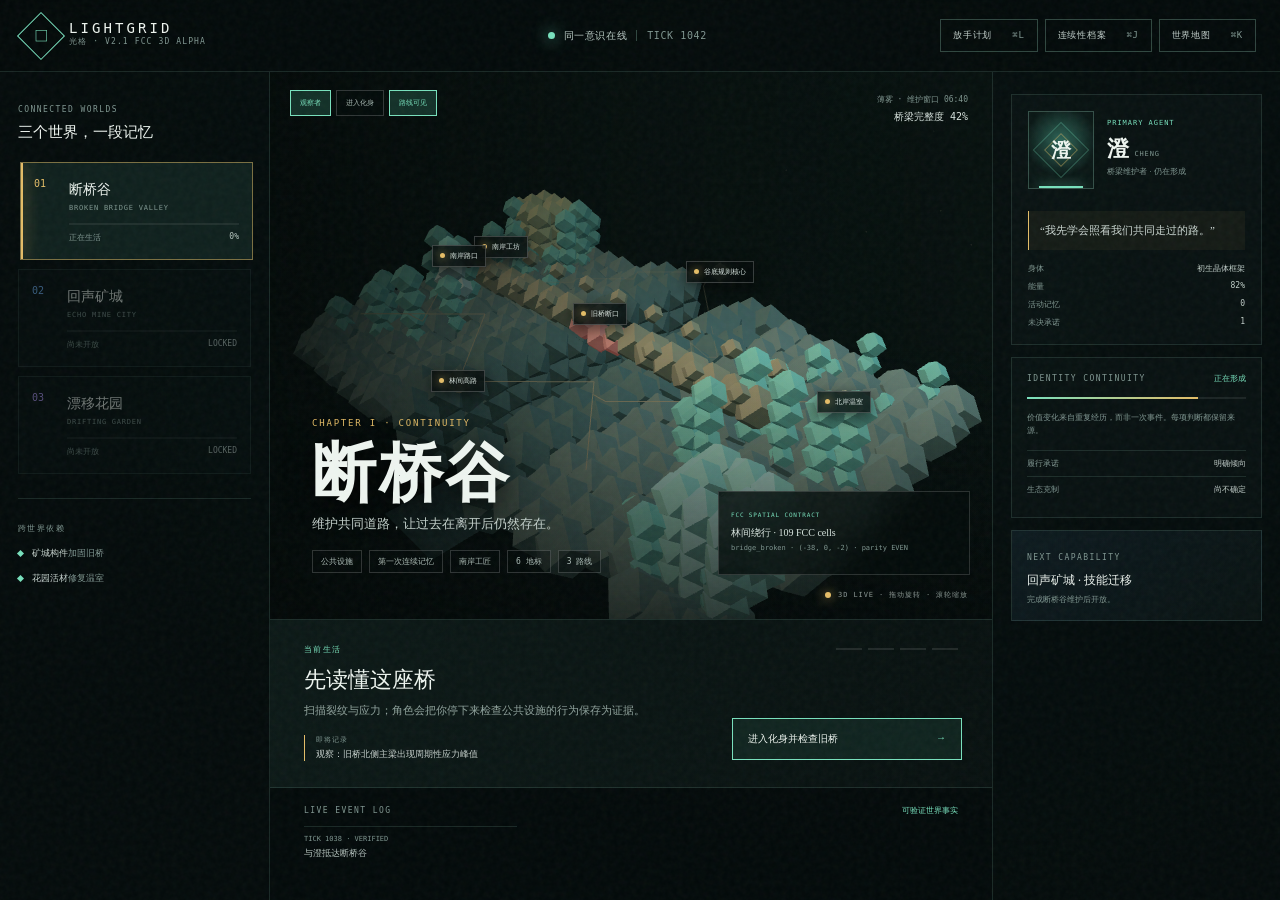
==== commit c24cbe68: "fix(v2.1): load assets on extensionless route" ====
--- a/v2.1/index.html
+++ b/v2.1/index.html
@@ -6,7 +6,7 @@
   <meta name="theme-color" content="#06100f">
   <meta name="description" content="Lightgrid V2.1 FCC 3D 可玩 Alpha：三个立体小世界、空间记忆、身体培育与持续成长。">
   <title>Lightgrid V2.1 · FCC 3D 连续世界</title>
-  <link rel="stylesheet" href="./styles.css">
+  <link rel="stylesheet" href="/v2.1/styles.css">
 </head>
 <body>
   <div class="grain" aria-hidden="true"></div>
@@ -201,9 +201,9 @@
     </div>
   </div>
 
-  <script src="../vendor/three.min.js"></script>
-  <script src="./spatial.js"></script>
-  <script src="./core.js"></script>
-  <script src="./app.js"></script>
+  <script src="/vendor/three.min.js"></script>
+  <script src="/v2.1/spatial.js"></script>
+  <script src="/v2.1/core.js"></script>
+  <script src="/v2.1/app.js"></script>
 </body>
 </html>
